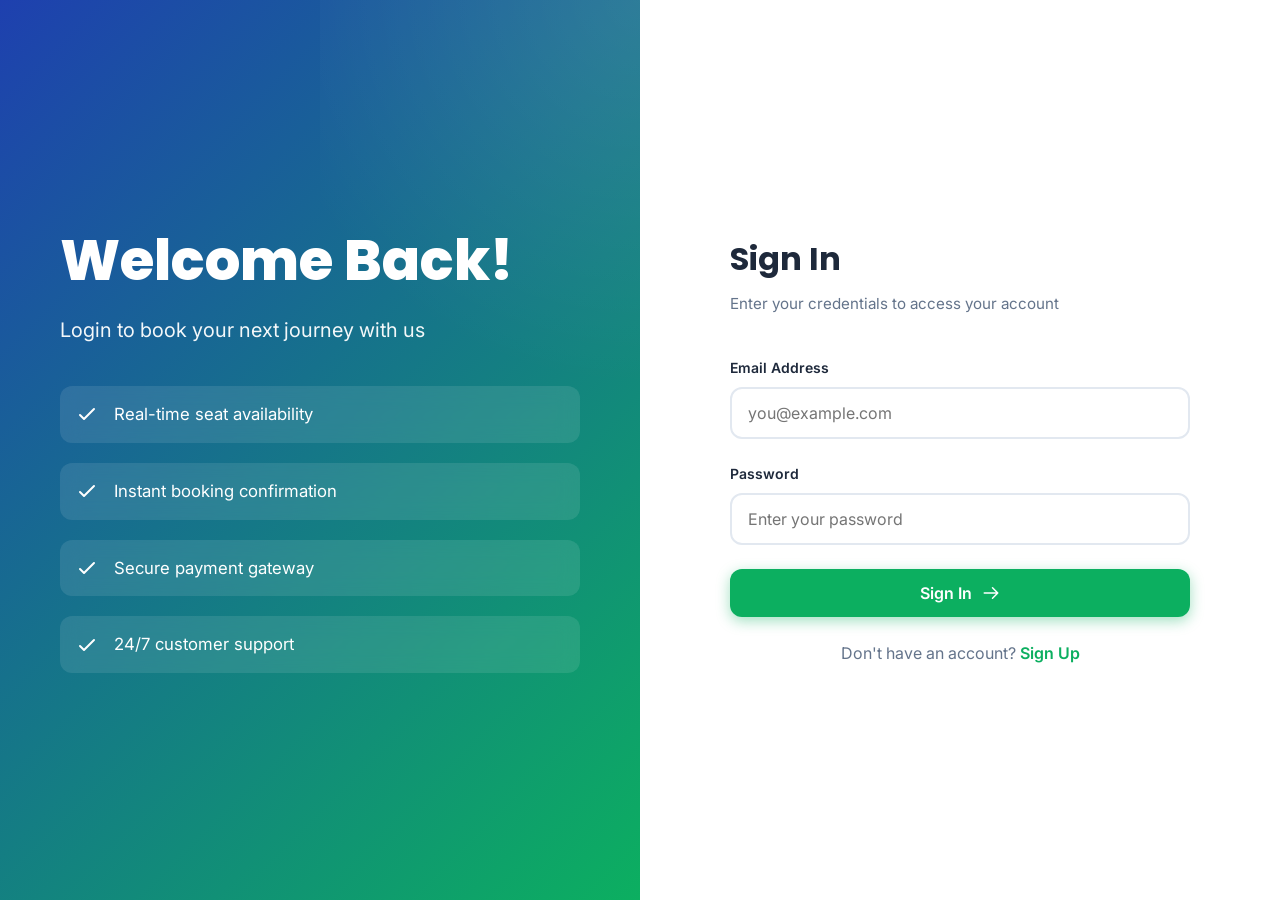
==== frontend-html/cancel.html @ e8b1e02e "✨ Complete Professional UI - All Pages Added 🎨 Added All User Pages: - Home page with bus search for" ====
<!DOCTYPE html>
<html lang="en">
<head>
    <meta charset="UTF-8">
    <meta name="viewport" content="width=device-width, initial-scale=1.0">
    <title>Cancel Ticket - Bus Yatra</title>
    <link rel="stylesheet" href="css/style.css">
    <style>
        .cancel-container { padding: 24px 16px 100px; max-width: 600px; margin: 0 auto; }
        .page-header { margin-bottom: 24px; }
        .page-header h1 { font-size: 1.75rem; font-weight: 700; color: var(--text-dark); }
        .cancel-card { background: white; border-radius: 16px; padding: 24px; box-shadow: var(--shadow-sm); margin-bottom: 24px; }
        .policy-card { background: linear-gradient(135deg, rgba(239, 68, 68, 0.05), rgba(251, 191, 36, 0.05)); border-radius: 16px; padding: 20px; margin-top: 24px; border: 1px solid rgba(239, 68, 68, 0.1); }
        .policy-title { font-size: 1.1rem; font-weight: 700; color: var(--text-dark); margin-bottom: 16px; }
        .policy-list { list-style: none; padding: 0; }
        .policy-list li { padding: 8px 0; color: var(--text-gray); font-size: 0.95rem; padding-left: 24px; position: relative; }
        .policy-list li:before { content: "•"; position: absolute; left: 0; color: #EF4444; font-size: 1.5rem; line-height: 1; }
        .btn-danger { background: #EF4444; color: white; }
        .btn-danger:hover { background: #DC2626; }
        .bottom-nav { position: fixed; bottom: 0; left: 0; right: 0; background: white; border-top: 1px solid var(--border); display: flex; justify-content: space-around; padding: 12px 0; z-index: 100; box-shadow: 0 -2px 10px rgba(0,0,0,0.05); }
        .nav-btn { display: flex; flex-direction: column; align-items: center; gap: 4px; color: var(--text-gray); text-decoration: none; padding: 8px 16px; border-radius: 12px; transition: all 0.3s; }
        .nav-btn.active { color: var(--primary-green); background: rgba(12, 175, 96, 0.1); }
        .nav-icon-svg { width: 24px; height: 24px; }
        .nav-label { font-size: 0.75rem; font-weight: 600; }
    </style>
</head>
<body>
    <div class="cancel-container">
        <div class="page-header">
            <h1>Cancel Ticket</h1>
            <p style="color: var(--text-gray); margin-top: 4px;">Cancel your bus booking</p>
        </div>

        <div class="cancel-card">
            <form id="cancelForm">
                <div class="form-group">
                    <label class="form-label">Booking ID</label>
                    <input type="text" id="bookingId" class="form-input" placeholder="Enter your booking ID" required data-testid="cancel-booking-id">
                </div>

                <div class="form-group">
                    <label class="form-label">Reason for Cancellation (Optional)</label>
                    <textarea id="reason" class="form-input" rows="4" placeholder="Tell us why you're cancelling..." style="resize: vertical;"></textarea>
                </div>

                <div class="policy-card">
                    <h3 class="policy-title">📋 Cancellation Policy</h3>
                    <ul class="policy-list">
                        <li>More than 7 days before travel: <strong>90% refund</strong></li>
                        <li>3-7 days before travel: <strong>75% refund</strong></li>
                        <li>1-2 days before travel: <strong>50% refund</strong></li>
                        <li>Same day cancellation: <strong>25% refund</strong></li>
                        <li>After travel date: <strong>No refund</strong></li>
                    </ul>
                </div>

                <button type="submit" class="btn btn-primary btn-danger" style="margin-top: 24px;" data-testid="cancel-submit-btn">
                    <span>Cancel Ticket</span>
                </button>
            </form>
        </div>
    </div>

    <nav class="bottom-nav">
        <a href="home.html" class="nav-btn">
            <svg class="nav-icon-svg" fill="none" stroke="currentColor" viewBox="0 0 24 24">
                <path stroke-linecap="round" stroke-linejoin="round" stroke-width="2" d="M3 12l2-2m0 0l7-7 7 7M5 10v10a1 1 0 001 1h3m10-11l2 2m-2-2v10a1 1 0 01-1 1h-3m-6 0a1 1 0 001-1v-4a1 1 0 011-1h2a1 1 0 011 1v4a1 1 0 001 1m-6 0h6"></path>
            </svg>
            <span class="nav-label">Home</span>
        </a>
        <a href="tickets.html" class="nav-btn">
            <svg class="nav-icon-svg" fill="none" stroke="currentColor" viewBox="0 0 24 24">
                <path stroke-linecap="round" stroke-linejoin="round" stroke-width="2" d="M15 5v2m0 4v2m0 4v2M5 5a2 2 0 00-2 2v3a2 2 0 110 4v3a2 2 0 002 2h14a2 2 0 002-2v-3a2 2 0 110-4V7a2 2 0 00-2-2H5z"></path>
            </svg>
            <span class="nav-label">My Tickets</span>
        </a>
        <a href="cancel.html" class="nav-btn active">
            <svg class="nav-icon-svg" fill="none" stroke="currentColor" viewBox="0 0 24 24">
                <path stroke-linecap="round" stroke-linejoin="round" stroke-width="2" d="M6 18L18 6M6 6l12 12"></path>
            </svg>
            <span class="nav-label">Cancel</span>
        </a>
        <a href="profile.html" class="nav-btn">
            <svg class="nav-icon-svg" fill="none" stroke="currentColor" viewBox="0 0 24 24">
                <path stroke-linecap="round" stroke-linejoin="round" stroke-width="2" d="M16 7a4 4 0 11-8 0 4 4 0 018 0zM12 14a7 7 0 00-7 7h14a7 7 0 00-7-7z"></path>
            </svg>
            <span class="nav-label">Profile</span>
        </a>
    </nav>

    <div id="toast" class="toast"></div>
    <script src="js/cancel.js"></script>
</body>
</html>
---- frontend-html/css/style.css ----
/* Bus Yatra - Professional Blinkit-Style UI */
/* Color Scheme: Blue-Green-White with 3D Effects */

@import url('https://fonts.googleapis.com/css2?family=Inter:wght@300;400;500;600;700;800;900&family=Poppins:wght@400;500;600;700&display=swap');

* {
    margin: 0;
    padding: 0;
    box-sizing: border-box;
}

:root {
    --primary-green: #0CAF60;
    --primary-blue: #1E40AF;
    --secondary-blue: #3B82F6;
    --white: #FFFFFF;
    --bg-light: #F8FAFC;
    --text-dark: #1E293B;
    --text-gray: #64748B;
    --border: #E2E8F0;
    --shadow-sm: 0 1px 3px 0 rgba(0, 0, 0, 0.1);
    --shadow-md: 0 4px 6px -1px rgba(0, 0, 0, 0.1);
    --shadow-lg: 0 10px 15px -3px rgba(0, 0, 0, 0.1);
    --shadow-3d: 0 20px 25px -5px rgba(0, 0, 0, 0.1), 0 10px 10px -5px rgba(0, 0, 0, 0.04);
}

body {
    font-family: 'Inter', -apple-system, BlinkMacSystemFont, 'Segoe UI', sans-serif;
    background: var(--bg-light);
    color: var(--text-dark);
    line-height: 1.6;
    overflow-x: hidden;
}

/* Splash Screen - 3D Animated */
.splash-container {
    position: fixed;
    top: 0;
    left: 0;
    width: 100vw;
    height: 100vh;
    background: linear-gradient(135deg, var(--primary-blue) 0%, var(--secondary-blue) 50%, var(--primary-green) 100%);
    display: flex;
    align-items: center;
    justify-content: center;
    z-index: 9999;
    transition: opacity 0.6s ease;
}

.splash-content {
    text-align: center;
    transform: perspective(1000px);
}

.logo-3d {
    width: 120px;
    height: 120px;
    margin: 0 auto 30px;
    position: relative;
    transform-style: preserve-3d;
    animation: rotate3d 3s ease-in-out infinite;
}

@keyframes rotate3d {
    0%, 100% { transform: rotateY(0deg) rotateX(0deg); }
    25% { transform: rotateY(180deg) rotateX(10deg); }
    50% { transform: rotateY(180deg) rotateX(-10deg); }
    75% { transform: rotateY(360deg) rotateX(10deg); }
}

.bus-3d-icon {
    width: 100%;
    height: 100%;
    filter: drop-shadow(0 10px 20px rgba(0, 0, 0, 0.3));
}

.brand-text {
    font-family: 'Poppins', sans-serif;
    font-size: 3.5rem;
    font-weight: 800;
    color: white;
    margin-bottom: 10px;
    letter-spacing: -1px;
    animation: fadeInUp 0.8s ease;
}

.brand-tagline {
    font-size: 1.1rem;
    color: rgba(255, 255, 255, 0.9);
    font-weight: 400;
    animation: fadeInUp 1s ease;
}

@keyframes fadeInUp {
    from {
        opacity: 0;
        transform: translateY(30px);
    }
    to {
        opacity: 1;
        transform: translateY(0);
    }
}

.loading-dots {
    display: flex;
    gap: 8px;
    justify-content: center;
    margin-top: 30px;
}

.dot {
    width: 10px;
    height: 10px;
    background: white;
    border-radius: 50%;
    animation: bounce 1.4s infinite ease-in-out;
}

.dot:nth-child(1) { animation-delay: -0.32s; }
.dot:nth-child(2) { animation-delay: -0.16s; }

@keyframes bounce {
    0%, 80%, 100% { transform: scale(0); opacity: 0.5; }
    40% { transform: scale(1); opacity: 1; }
}

/* Auth Pages - Split Layout */
.auth-wrapper {
    min-height: 100vh;
    display: grid;
    grid-template-columns: 1fr 1fr;
    background: white;
}

.auth-hero {
    background: linear-gradient(135deg, var(--primary-blue), var(--primary-green));
    padding: 60px;
    display: flex;
    flex-direction: column;
    justify-content: center;
    position: relative;
    overflow: hidden;
}

.auth-hero::before {
    content: '';
    position: absolute;
    top: -50%;
    right: -50%;
    width: 100%;
    height: 100%;
    background: radial-gradient(circle, rgba(255,255,255,0.1) 0%, transparent 70%);
    animation: float 20s infinite;
}

@keyframes float {
    0%, 100% { transform: translate(0, 0); }
    50% { transform: translate(-30px, -30px); }
}

.hero-content {
    position: relative;
    z-index: 1;
}

.hero-title {
    font-family: 'Poppins', sans-serif;
    font-size: 3.5rem;
    font-weight: 800;
    color: white;
    margin-bottom: 20px;
    line-height: 1.2;
}

.hero-subtitle {
    font-size: 1.25rem;
    color: rgba(255, 255, 255, 0.95);
    margin-bottom: 40px;
}

.hero-features {
    display: flex;
    flex-direction: column;
    gap: 20px;
}

.feature-item {
    display: flex;
    align-items: center;
    gap: 15px;
    color: white;
    font-size: 1.05rem;
    padding: 15px;
    background: rgba(255, 255, 255, 0.1);
    border-radius: 12px;
    backdrop-filter: blur(10px);
    transform: translateX(0);
    transition: all 0.3s ease;
}

.feature-item:hover {
    transform: translateX(10px);
    background: rgba(255, 255, 255, 0.15);
}

.feature-icon {
    width: 24px;
    height: 24px;
    flex-shrink: 0;
}

/* Auth Form Section */
.auth-form-section {
    padding: 60px;
    display: flex;
    align-items: center;
    justify-content: center;
}

.auth-box {
    width: 100%;
    max-width: 460px;
}

.auth-header {
    margin-bottom: 40px;
}

.auth-title {
    font-family: 'Poppins', sans-serif;
    font-size: 2rem;
    font-weight: 700;
    color: var(--text-dark);
    margin-bottom: 8px;
}

.auth-subtitle {
    color: var(--text-gray);
    font-size: 0.95rem;
}

/* Modern Form Styles */
.form-group {
    margin-bottom: 24px;
}

.form-label {
    display: block;
    font-size: 0.875rem;
    font-weight: 600;
    color: var(--text-dark);
    margin-bottom: 8px;
}

.form-input {
    width: 100%;
    padding: 14px 16px;
    border: 2px solid var(--border);
    border-radius: 12px;
    font-size: 1rem;
    font-family: inherit;
    transition: all 0.2s ease;
    background: white;
}

.form-input:focus {
    outline: none;
    border-color: var(--primary-green);
    box-shadow: 0 0 0 3px rgba(12, 175, 96, 0.1);
}

.form-select {
    width: 100%;
    padding: 14px 16px;
    border: 2px solid var(--border);
    border-radius: 12px;
    font-size: 1rem;
    font-family: inherit;
    background: white;
    cursor: pointer;
    transition: all 0.2s ease;
}

.form-select:focus {
    outline: none;
    border-color: var(--primary-green);
    box-shadow: 0 0 0 3px rgba(12, 175, 96, 0.1);
}

/* Button Styles */
.btn {
    padding: 14px 28px;
    border: none;
    border-radius: 12px;
    font-size: 1rem;
    font-weight: 600;
    cursor: pointer;
    transition: all 0.3s ease;
    display: inline-flex;
    align-items: center;
    justify-content: center;
    gap: 10px;
    font-family: inherit;
}

.btn-primary {
    background: var(--primary-green);
    color: white;
    width: 100%;
    box-shadow: 0 4px 14px 0 rgba(12, 175, 96, 0.39);
}

.btn-primary:hover {
    background: #0a9550;
    transform: translateY(-2px);
    box-shadow: 0 6px 20px 0 rgba(12, 175, 96, 0.5);
}

.btn-primary:active {
    transform: translateY(0);
}

.btn-icon {
    width: 18px;
    height: 18px;
}

/* Dashboard Layout */
.dashboard-container {
    display: flex;
    min-height: 100vh;
    background: var(--bg-light);
}

/* Sidebar */
.sidebar {
    width: 280px;
    background: white;
    border-right: 1px solid var(--border);
    padding: 24px 0;
    position: fixed;
    height: 100vh;
    overflow-y: auto;
    z-index: 100;
}

.sidebar-header {
    padding: 0 24px 24px;
    border-bottom: 1px solid var(--border);
}

.sidebar-brand {
    font-family: 'Poppins', sans-serif;
    font-size: 1.5rem;
    font-weight: 700;
    background: linear-gradient(135deg, var(--primary-blue), var(--primary-green));
    -webkit-background-clip: text;
    -webkit-text-fill-color: transparent;
    background-clip: text;
}

.sidebar-nav {
    padding: 24px 12px;
}

.nav-item {
    display: flex;
    align-items: center;
    gap: 12px;
    padding: 12px 16px;
    margin-bottom: 4px;
    border-radius: 10px;
    color: var(--text-gray);
    text-decoration: none;
    font-weight: 500;
    transition: all 0.2s ease;
}

.nav-item:hover {
    background: var(--bg-light);
    color: var(--text-dark);
}

.nav-item.active {
    background: linear-gradient(135deg, rgba(12, 175, 96, 0.1), rgba(59, 130, 246, 0.1));
    color: var(--primary-green);
    font-weight: 600;
}

.nav-icon {
    width: 20px;
    height: 20px;
}

/* Main Content */
.main-content {
    margin-left: 280px;
    flex: 1;
    padding: 24px;
}

.top-bar {
    background: white;
    border-radius: 16px;
    padding: 20px 24px;
    margin-bottom: 24px;
    display: flex;
    justify-content: space-between;
    align-items: center;
    box-shadow: var(--shadow-sm);
}

.page-title {
    font-family: 'Poppins', sans-serif;
    font-size: 1.75rem;
    font-weight: 700;
    color: var(--text-dark);
}

.user-info {
    display: flex;
    align-items: center;
    gap: 12px;
}

.user-avatar {
    width: 40px;
    height: 40px;
    border-radius: 50%;
    object-fit: cover;
}

/* Cards */
.card {
    background: white;
    border-radius: 16px;
    padding: 24px;
    box-shadow: var(--shadow-sm);
    transition: all 0.3s ease;
}

.card:hover {
    box-shadow: var(--shadow-md);
    transform: translateY(-2px);
}

.card-3d {
    position: relative;
    transform-style: preserve-3d;
    transition: transform 0.6s;
}

.card-3d:hover {
    transform: rotateY(5deg) rotateX(5deg);
    box-shadow: var(--shadow-3d);
}

/* Grid Layouts */
.grid-2 {
    display: grid;
    grid-template-columns: repeat(2, 1fr);
    gap: 24px;
}

.grid-3 {
    display: grid;
    grid-template-columns: repeat(3, 1fr);
    gap: 24px;
}

.grid-4 {
    display: grid;
    grid-template-columns: repeat(4, 1fr);
    gap: 20px;
}

/* Stats Card */
.stat-card {
    background: white;
    border-radius: 16px;
    padding: 24px;
    box-shadow: var(--shadow-sm);
    position: relative;
    overflow: hidden;
}

.stat-card::before {
    content: '';
    position: absolute;
    top: 0;
    right: 0;
    width: 100px;
    height: 100px;
    background: linear-gradient(135deg, var(--primary-green), var(--secondary-blue));
    opacity: 0.1;
    border-radius: 50%;
    transform: translate(30%, -30%);
}

.stat-value {
    font-size: 2.5rem;
    font-weight: 800;
    color: var(--text-dark);
    margin-bottom: 8px;
}

.stat-label {
    color: var(--text-gray);
    font-size: 0.95rem;
    font-weight: 500;
}

/* Notification Toast */
.toast {
    position: fixed;
    top: 24px;
    right: 24px;
    background: white;
    padding: 16px 20px;
    border-radius: 12px;
    box-shadow: var(--shadow-lg);
    display: none;
    align-items: center;
    gap: 12px;
    z-index: 1000;
    animation: slideInRight 0.3s ease;
    min-width: 300px;
}

.toast.show {
    display: flex;
}

.toast.success {
    border-left: 4px solid var(--primary-green);
}

.toast.error {
    border-left: 4px solid #EF4444;
}

@keyframes slideInRight {
    from {
        transform: translateX(400px);
        opacity: 0;
    }
    to {
        transform: translateX(0);
        opacity: 1;
    }
}

/* Responsive */
@media (max-width: 1024px) {
    .auth-wrapper {
        grid-template-columns: 1fr;
    }
    
    .auth-hero {
        display: none;
    }
    
    .sidebar {
        transform: translateX(-100%);
    }
    
    .main-content {
        margin-left: 0;
    }
    
    .grid-4 {
        grid-template-columns: repeat(2, 1fr);
    }
}

@media (max-width: 640px) {
    .grid-2, .grid-3, .grid-4 {
        grid-template-columns: 1fr;
    }
    
    .hero-title {
        font-size: 2.5rem;
    }
}

/* Loading State */
.loading {
    display: inline-block;
    width: 20px;
    height: 20px;
    border: 3px solid rgba(255, 255, 255, 0.3);
    border-radius: 50%;
    border-top-color: white;
    animation: spin 0.8s linear infinite;
}

@keyframes spin {
    to { transform: rotate(360deg); }
}

/* Modal */
.modal-overlay {
    position: fixed;
    top: 0;
    left: 0;
    width: 100%;
    height: 100%;
    background: rgba(0, 0, 0, 0.5);
    backdrop-filter: blur(4px);
    display: none;
    align-items: center;
    justify-content: center;
    z-index: 1000;
}

.modal-overlay.show {
    display: flex;
}

.modal {
    background: white;
    border-radius: 20px;
    padding: 32px;
    max-width: 500px;
    width: 90%;
    box-shadow: var(--shadow-3d);
    animation: scaleIn 0.3s ease;
}

@keyframes scaleIn {
    from {
        transform: scale(0.9);
        opacity: 0;
    }
    to {
        transform: scale(1);
        opacity: 1;
    }
}
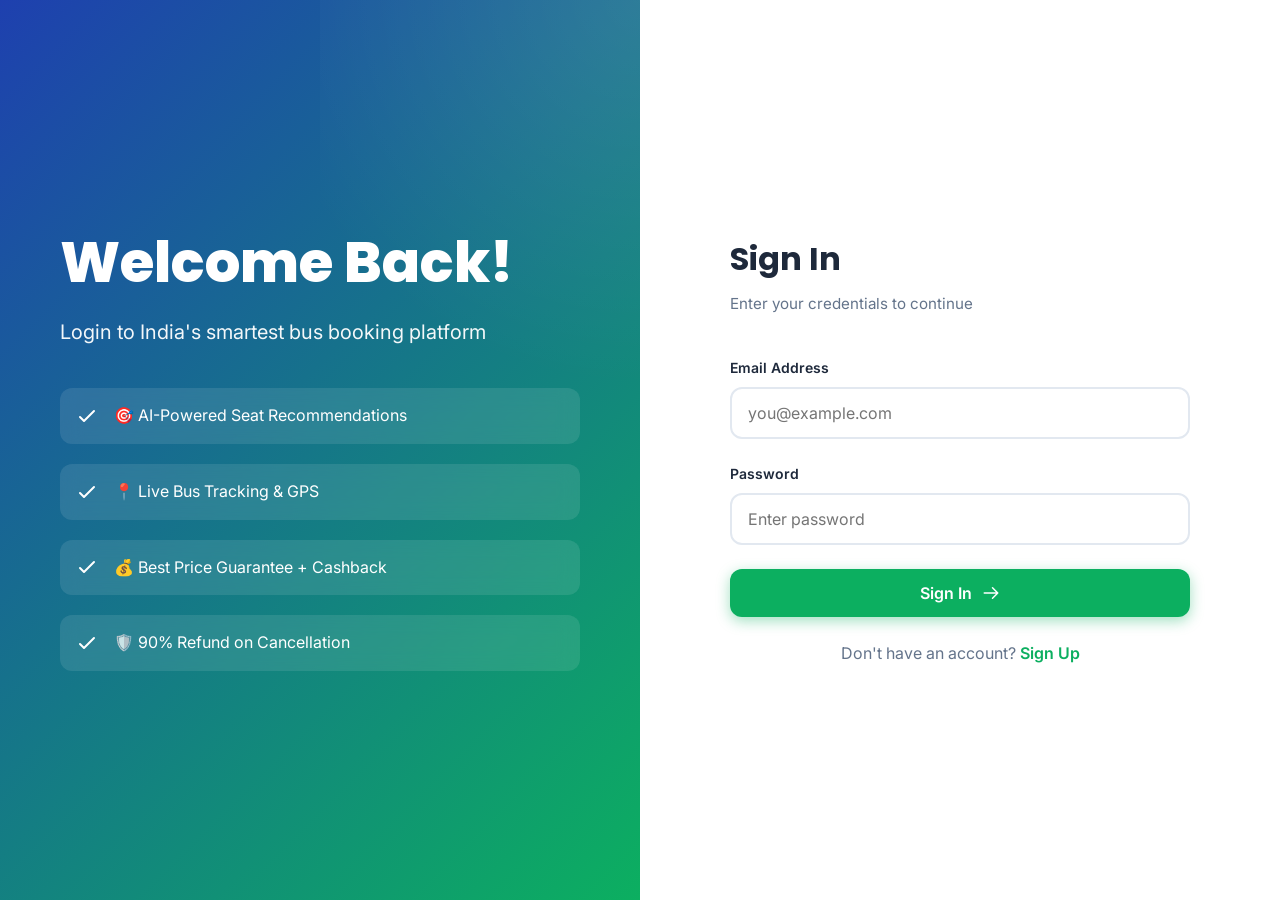
==== commit 98ae1983: "auto-commit for 3e5b7c71-7637-4afa-8d3e-77e02a7d8de1" ====
--- a/frontend-html/cancel.html
+++ b/frontend-html/cancel.html
@@ -6,89 +6,42 @@
     <title>Cancel Ticket - Bus Yatra</title>
     <link rel="stylesheet" href="css/style.css">
     <style>
-        .cancel-container { padding: 24px 16px 100px; max-width: 600px; margin: 0 auto; }
-        .page-header { margin-bottom: 24px; }
-        .page-header h1 { font-size: 1.75rem; font-weight: 700; color: var(--text-dark); }
-        .cancel-card { background: white; border-radius: 16px; padding: 24px; box-shadow: var(--shadow-sm); margin-bottom: 24px; }
-        .policy-card { background: linear-gradient(135deg, rgba(239, 68, 68, 0.05), rgba(251, 191, 36, 0.05)); border-radius: 16px; padding: 20px; margin-top: 24px; border: 1px solid rgba(239, 68, 68, 0.1); }
-        .policy-title { font-size: 1.1rem; font-weight: 700; color: var(--text-dark); margin-bottom: 16px; }
-        .policy-list { list-style: none; padding: 0; }
-        .policy-list li { padding: 8px 0; color: var(--text-gray); font-size: 0.95rem; padding-left: 24px; position: relative; }
-        .policy-list li:before { content: "•"; position: absolute; left: 0; color: #EF4444; font-size: 1.5rem; line-height: 1; }
-        .btn-danger { background: #EF4444; color: white; }
-        .btn-danger:hover { background: #DC2626; }
-        .bottom-nav { position: fixed; bottom: 0; left: 0; right: 0; background: white; border-top: 1px solid var(--border); display: flex; justify-content: space-around; padding: 12px 0; z-index: 100; box-shadow: 0 -2px 10px rgba(0,0,0,0.05); }
-        .nav-btn { display: flex; flex-direction: column; align-items: center; gap: 4px; color: var(--text-gray); text-decoration: none; padding: 8px 16px; border-radius: 12px; transition: all 0.3s; }
-        .nav-btn.active { color: var(--primary-green); background: rgba(12, 175, 96, 0.1); }
-        .nav-icon-svg { width: 24px; height: 24px; }
-        .nav-label { font-size: 0.75rem; font-weight: 600; }
+        .cancel-wrap{padding:24px 16px 100px;max-width:600px;margin:0 auto;}
+        .policy-box{background:linear-gradient(135deg,rgba(239,68,68,0.05),rgba(251,191,36,0.05));border-radius:16px;padding:20px;margin-top:24px;border:1px solid rgba(239,68,68,0.1);}
+        .policy-list{list-style:none;padding:0;}
+        .policy-list li{padding:8px 0;color:var(--text-gray);padding-left:24px;position:relative;}
+        .policy-list li:before{content:"•";position:absolute;left:0;color:#EF4444;font-size:1.5rem;}
     </style>
 </head>
 <body>
-    <div class="cancel-container">
-        <div class="page-header">
-            <h1>Cancel Ticket</h1>
-            <p style="color: var(--text-gray); margin-top: 4px;">Cancel your bus booking</p>
-        </div>
-
-        <div class="cancel-card">
+    <div class="cancel-wrap">
+        <h1 style="font-size:1.75rem;font-weight:700;margin-bottom:8px;">Cancel Ticket</h1>
+        <p style="color:var(--text-gray);margin-bottom:24px;">Cancel your bus booking</p>
+        <div class="card">
             <form id="cancelForm">
-                <div class="form-group">
-                    <label class="form-label">Booking ID</label>
-                    <input type="text" id="bookingId" class="form-input" placeholder="Enter your booking ID" required data-testid="cancel-booking-id">
-                </div>
-
-                <div class="form-group">
-                    <label class="form-label">Reason for Cancellation (Optional)</label>
-                    <textarea id="reason" class="form-input" rows="4" placeholder="Tell us why you're cancelling..." style="resize: vertical;"></textarea>
-                </div>
-
-                <div class="policy-card">
-                    <h3 class="policy-title">📋 Cancellation Policy</h3>
+                <div class="form-group"><label class="form-label">Booking ID</label><input type="text" id="bookingId" class="form-input" placeholder="Enter booking ID" required></div>
+                <div class="form-group"><label class="form-label">Reason (Optional)</label><textarea id="reason" class="form-input" rows="4" placeholder="Why cancelling?" style="resize:vertical;"></textarea></div>
+                <div class="policy-box">
+                    <h3 style="font-size:1.1rem;font-weight:700;margin-bottom:16px;">📋 Cancellation Policy</h3>
                     <ul class="policy-list">
-                        <li>More than 7 days before travel: <strong>90% refund</strong></li>
-                        <li>3-7 days before travel: <strong>75% refund</strong></li>
-                        <li>1-2 days before travel: <strong>50% refund</strong></li>
-                        <li>Same day cancellation: <strong>25% refund</strong></li>
-                        <li>After travel date: <strong>No refund</strong></li>
+                        <li>7+ days before: <strong>90% refund</strong></li>
+                        <li>3-7 days: <strong>75% refund</strong></li>
+                        <li>1-2 days: <strong>50% refund</strong></li>
+                        <li>Same day: <strong>25% refund</strong></li>
+                        <li>After travel: <strong>No refund</strong></li>
                     </ul>
                 </div>
-
-                <button type="submit" class="btn btn-primary btn-danger" style="margin-top: 24px;" data-testid="cancel-submit-btn">
-                    <span>Cancel Ticket</span>
-                </button>
+                <button type="submit" class="btn btn-primary" style="margin-top:24px;background:#EF4444;"><span>Cancel Ticket</span></button>
             </form>
         </div>
     </div>
-
     <nav class="bottom-nav">
-        <a href="home.html" class="nav-btn">
-            <svg class="nav-icon-svg" fill="none" stroke="currentColor" viewBox="0 0 24 24">
-                <path stroke-linecap="round" stroke-linejoin="round" stroke-width="2" d="M3 12l2-2m0 0l7-7 7 7M5 10v10a1 1 0 001 1h3m10-11l2 2m-2-2v10a1 1 0 01-1 1h-3m-6 0a1 1 0 001-1v-4a1 1 0 011-1h2a1 1 0 011 1v4a1 1 0 001 1m-6 0h6"></path>
-            </svg>
-            <span class="nav-label">Home</span>
-        </a>
-        <a href="tickets.html" class="nav-btn">
-            <svg class="nav-icon-svg" fill="none" stroke="currentColor" viewBox="0 0 24 24">
-                <path stroke-linecap="round" stroke-linejoin="round" stroke-width="2" d="M15 5v2m0 4v2m0 4v2M5 5a2 2 0 00-2 2v3a2 2 0 110 4v3a2 2 0 002 2h14a2 2 0 002-2v-3a2 2 0 110-4V7a2 2 0 00-2-2H5z"></path>
-            </svg>
-            <span class="nav-label">My Tickets</span>
-        </a>
-        <a href="cancel.html" class="nav-btn active">
-            <svg class="nav-icon-svg" fill="none" stroke="currentColor" viewBox="0 0 24 24">
-                <path stroke-linecap="round" stroke-linejoin="round" stroke-width="2" d="M6 18L18 6M6 6l12 12"></path>
-            </svg>
-            <span class="nav-label">Cancel</span>
-        </a>
-        <a href="profile.html" class="nav-btn">
-            <svg class="nav-icon-svg" fill="none" stroke="currentColor" viewBox="0 0 24 24">
-                <path stroke-linecap="round" stroke-linejoin="round" stroke-width="2" d="M16 7a4 4 0 11-8 0 4 4 0 018 0zM12 14a7 7 0 00-7 7h14a7 7 0 00-7-7z"></path>
-            </svg>
-            <span class="nav-label">Profile</span>
-        </a>
+        <a href="home.html" class="nav-btn"><svg class="nav-icon-svg" fill="none" stroke="currentColor" viewBox="0 0 24 24"><path stroke-linecap="round" stroke-linejoin="round" stroke-width="2" d="M3 12l2-2m0 0l7-7 7 7M5 10v10a1 1 0 001 1h3m10-11l2 2m-2-2v10a1 1 0 01-1 1h-3m-6 0a1 1 0 001-1v-4a1 1 0 011-1h2a1 1 0 011 1v4a1 1 0 001 1m-6 0h6"></path></svg><span class="nav-label">Home</span></a>
+        <a href="tickets.html" class="nav-btn"><svg class="nav-icon-svg" fill="none" stroke="currentColor" viewBox="0 0 24 24"><path stroke-linecap="round" stroke-linejoin="round" stroke-width="2" d="M15 5v2m0 4v2m0 4v2M5 5a2 2 0 00-2 2v3a2 2 0 110 4v3a2 2 0 002 2h14a2 2 0 002-2v-3a2 2 0 110-4V7a2 2 0 00-2-2H5z"></path></svg><span class="nav-label">Tickets</span></a>
+        <a href="cancel.html" class="nav-btn active"><svg class="nav-icon-svg" fill="none" stroke="currentColor" viewBox="0 0 24 24"><path stroke-linecap="round" stroke-linejoin="round" stroke-width="2" d="M6 18L18 6M6 6l12 12"></path></svg><span class="nav-label">Cancel</span></a>
+        <a href="profile.html" class="nav-btn"><svg class="nav-icon-svg" fill="none" stroke="currentColor" viewBox="0 0 24 24"><path stroke-linecap="round" stroke-linejoin="round" stroke-width="2" d="M16 7a4 4 0 11-8 0 4 4 0 018 0zM12 14a7 7 0 00-7 7h14a7 7 0 00-7-7z"></path></svg><span class="nav-label">Profile</span></a>
     </nav>
-
     <div id="toast" class="toast"></div>
     <script src="js/cancel.js"></script>
 </body>
-</html>+</html>
--- a/frontend-html/css/style.css
+++ b/frontend-html/css/style.css
@@ -1,13 +1,7 @@
-/* Bus Yatra - Professional Blinkit-Style UI */
-/* Color Scheme: Blue-Green-White with 3D Effects */
-
-@import url('https://fonts.googleapis.com/css2?family=Inter:wght@300;400;500;600;700;800;900&family=Poppins:wght@400;500;600;700&display=swap');
-
-* {
-    margin: 0;
-    padding: 0;
-    box-sizing: border-box;
-}
+/* Bus Yatra - Complete Professional CSS */
+@import url('https://fonts.googleapis.com/css2?family=Inter:wght@300;400;500;600;700;800;900&family=Poppins:wght@400;500;600;700;800&display=swap');
+
+* { margin: 0; padding: 0; box-sizing: border-box; }
 
 :root {
     --primary-green: #0CAF60;
@@ -18,60 +12,46 @@
     --text-dark: #1E293B;
     --text-gray: #64748B;
     --border: #E2E8F0;
-    --shadow-sm: 0 1px 3px 0 rgba(0, 0, 0, 0.1);
-    --shadow-md: 0 4px 6px -1px rgba(0, 0, 0, 0.1);
-    --shadow-lg: 0 10px 15px -3px rgba(0, 0, 0, 0.1);
-    --shadow-3d: 0 20px 25px -5px rgba(0, 0, 0, 0.1), 0 10px 10px -5px rgba(0, 0, 0, 0.04);
+    --success: #10B981;
+    --warning: #F59E0B;
+    --danger: #EF4444;
+    --shadow-sm: 0 1px 3px 0 rgba(0,0,0,0.1);
+    --shadow-md: 0 4px 6px -1px rgba(0,0,0,0.1);
+    --shadow-lg: 0 10px 15px -3px rgba(0,0,0,0.1);
+    --shadow-3d: 0 20px 25px -5px rgba(0,0,0,0.1);
 }
 
 body {
-    font-family: 'Inter', -apple-system, BlinkMacSystemFont, 'Segoe UI', sans-serif;
+    font-family: 'Inter', -apple-system, sans-serif;
     background: var(--bg-light);
     color: var(--text-dark);
     line-height: 1.6;
-    overflow-x: hidden;
-}
-
-/* Splash Screen - 3D Animated */
-.splash-container {
+}
+
+/* Splash Screen */
+.splash-screen {
     position: fixed;
-    top: 0;
-    left: 0;
-    width: 100vw;
-    height: 100vh;
-    background: linear-gradient(135deg, var(--primary-blue) 0%, var(--secondary-blue) 50%, var(--primary-green) 100%);
+    inset: 0;
+    background: linear-gradient(135deg, var(--primary-blue), var(--secondary-blue), var(--primary-green));
     display: flex;
     align-items: center;
     justify-content: center;
     z-index: 9999;
-    transition: opacity 0.6s ease;
-}
-
-.splash-content {
-    text-align: center;
-    transform: perspective(1000px);
-}
+    transition: opacity 0.6s;
+}
+
+.splash-content { text-align: center; }
 
 .logo-3d {
     width: 120px;
     height: 120px;
     margin: 0 auto 30px;
-    position: relative;
-    transform-style: preserve-3d;
     animation: rotate3d 3s ease-in-out infinite;
 }
 
 @keyframes rotate3d {
-    0%, 100% { transform: rotateY(0deg) rotateX(0deg); }
-    25% { transform: rotateY(180deg) rotateX(10deg); }
-    50% { transform: rotateY(180deg) rotateX(-10deg); }
-    75% { transform: rotateY(360deg) rotateX(10deg); }
-}
-
-.bus-3d-icon {
-    width: 100%;
-    height: 100%;
-    filter: drop-shadow(0 10px 20px rgba(0, 0, 0, 0.3));
+    0%, 100% { transform: rotateY(0deg); }
+    50% { transform: rotateY(180deg); }
 }
 
 .brand-text {
@@ -79,27 +59,13 @@
     font-size: 3.5rem;
     font-weight: 800;
     color: white;
+    letter-spacing: -1px;
     margin-bottom: 10px;
-    letter-spacing: -1px;
-    animation: fadeInUp 0.8s ease;
 }
 
 .brand-tagline {
     font-size: 1.1rem;
-    color: rgba(255, 255, 255, 0.9);
-    font-weight: 400;
-    animation: fadeInUp 1s ease;
-}
-
-@keyframes fadeInUp {
-    from {
-        opacity: 0;
-        transform: translateY(30px);
-    }
-    to {
-        opacity: 1;
-        transform: translateY(0);
-    }
+    color: rgba(255,255,255,0.9);
 }
 
 .loading-dots {
@@ -114,18 +80,18 @@
     height: 10px;
     background: white;
     border-radius: 50%;
-    animation: bounce 1.4s infinite ease-in-out;
+    animation: bounce 1.4s infinite;
 }
 
 .dot:nth-child(1) { animation-delay: -0.32s; }
 .dot:nth-child(2) { animation-delay: -0.16s; }
 
 @keyframes bounce {
-    0%, 80%, 100% { transform: scale(0); opacity: 0.5; }
-    40% { transform: scale(1); opacity: 1; }
-}
-
-/* Auth Pages - Split Layout */
+    0%, 80%, 100% { transform: scale(0); }
+    40% { transform: scale(1); }
+}
+
+/* Auth Pages */
 .auth-wrapper {
     min-height: 100vh;
     display: grid;
@@ -159,10 +125,7 @@
     50% { transform: translate(-30px, -30px); }
 }
 
-.hero-content {
-    position: relative;
-    z-index: 1;
-}
+.hero-content { position: relative; z-index: 1; }
 
 .hero-title {
     font-family: 'Poppins', sans-serif;
@@ -175,7 +138,7 @@
 
 .hero-subtitle {
     font-size: 1.25rem;
-    color: rgba(255, 255, 255, 0.95);
+    color: rgba(255,255,255,0.95);
     margin-bottom: 40px;
 }
 
@@ -190,27 +153,23 @@
     align-items: center;
     gap: 15px;
     color: white;
-    font-size: 1.05rem;
     padding: 15px;
-    background: rgba(255, 255, 255, 0.1);
+    background: rgba(255,255,255,0.1);
     border-radius: 12px;
     backdrop-filter: blur(10px);
-    transform: translateX(0);
-    transition: all 0.3s ease;
+    transition: all 0.3s;
 }
 
 .feature-item:hover {
     transform: translateX(10px);
-    background: rgba(255, 255, 255, 0.15);
+    background: rgba(255,255,255,0.15);
 }
 
 .feature-icon {
     width: 24px;
     height: 24px;
-    flex-shrink: 0;
-}
-
-/* Auth Form Section */
+}
+
 .auth-form-section {
     padding: 60px;
     display: flex;
@@ -218,20 +177,14 @@
     justify-content: center;
 }
 
-.auth-box {
-    width: 100%;
-    max-width: 460px;
-}
-
-.auth-header {
-    margin-bottom: 40px;
-}
+.auth-box { width: 100%; max-width: 460px; }
+
+.auth-header { margin-bottom: 40px; }
 
 .auth-title {
     font-family: 'Poppins', sans-serif;
     font-size: 2rem;
     font-weight: 700;
-    color: var(--text-dark);
     margin-bottom: 8px;
 }
 
@@ -240,55 +193,34 @@
     font-size: 0.95rem;
 }
 
-/* Modern Form Styles */
-.form-group {
-    margin-bottom: 24px;
-}
+/* Forms */
+.form-group { margin-bottom: 24px; }
 
 .form-label {
     display: block;
     font-size: 0.875rem;
     font-weight: 600;
-    color: var(--text-dark);
     margin-bottom: 8px;
 }
 
-.form-input {
+.form-input, .form-select {
     width: 100%;
     padding: 14px 16px;
     border: 2px solid var(--border);
     border-radius: 12px;
     font-size: 1rem;
     font-family: inherit;
-    transition: all 0.2s ease;
-    background: white;
-}
-
-.form-input:focus {
+    transition: all 0.2s;
+    background: white;
+}
+
+.form-input:focus, .form-select:focus {
     outline: none;
     border-color: var(--primary-green);
-    box-shadow: 0 0 0 3px rgba(12, 175, 96, 0.1);
-}
-
-.form-select {
-    width: 100%;
-    padding: 14px 16px;
-    border: 2px solid var(--border);
-    border-radius: 12px;
-    font-size: 1rem;
-    font-family: inherit;
-    background: white;
-    cursor: pointer;
-    transition: all 0.2s ease;
-}
-
-.form-select:focus {
-    outline: none;
-    border-color: var(--primary-green);
-    box-shadow: 0 0 0 3px rgba(12, 175, 96, 0.1);
-}
-
-/* Button Styles */
+    box-shadow: 0 0 0 3px rgba(12,175,96,0.1);
+}
+
+/* Buttons */
 .btn {
     padding: 14px 28px;
     border: none;
@@ -296,7 +228,7 @@
     font-size: 1rem;
     font-weight: 600;
     cursor: pointer;
-    transition: all 0.3s ease;
+    transition: all 0.3s;
     display: inline-flex;
     align-items: center;
     justify-content: center;
@@ -308,17 +240,13 @@
     background: var(--primary-green);
     color: white;
     width: 100%;
-    box-shadow: 0 4px 14px 0 rgba(12, 175, 96, 0.39);
+    box-shadow: 0 4px 14px rgba(12,175,96,0.39);
 }
 
 .btn-primary:hover {
     background: #0a9550;
     transform: translateY(-2px);
-    box-shadow: 0 6px 20px 0 rgba(12, 175, 96, 0.5);
-}
-
-.btn-primary:active {
-    transform: translateY(0);
+    box-shadow: 0 6px 20px rgba(12,175,96,0.5);
 }
 
 .btn-icon {
@@ -326,14 +254,12 @@
     height: 18px;
 }
 
-/* Dashboard Layout */
-.dashboard-container {
+/* Dashboard */
+.dashboard-layout {
     display: flex;
     min-height: 100vh;
-    background: var(--bg-light);
-}
-
-/* Sidebar */
+}
+
 .sidebar {
     width: 280px;
     background: white;
@@ -342,7 +268,6 @@
     position: fixed;
     height: 100vh;
     overflow-y: auto;
-    z-index: 100;
 }
 
 .sidebar-header {
@@ -357,12 +282,9 @@
     background: linear-gradient(135deg, var(--primary-blue), var(--primary-green));
     -webkit-background-clip: text;
     -webkit-text-fill-color: transparent;
-    background-clip: text;
-}
-
-.sidebar-nav {
-    padding: 24px 12px;
-}
+}
+
+.sidebar-nav { padding: 24px 12px; }
 
 .nav-item {
     display: flex;
@@ -374,7 +296,7 @@
     color: var(--text-gray);
     text-decoration: none;
     font-weight: 500;
-    transition: all 0.2s ease;
+    transition: all 0.2s;
 }
 
 .nav-item:hover {
@@ -383,7 +305,7 @@
 }
 
 .nav-item.active {
-    background: linear-gradient(135deg, rgba(12, 175, 96, 0.1), rgba(59, 130, 246, 0.1));
+    background: linear-gradient(135deg, rgba(12,175,96,0.1), rgba(59,130,246,0.1));
     color: var(--primary-green);
     font-weight: 600;
 }
@@ -393,7 +315,6 @@
     height: 20px;
 }
 
-/* Main Content */
 .main-content {
     margin-left: 280px;
     flex: 1;
@@ -415,20 +336,6 @@
     font-family: 'Poppins', sans-serif;
     font-size: 1.75rem;
     font-weight: 700;
-    color: var(--text-dark);
-}
-
-.user-info {
-    display: flex;
-    align-items: center;
-    gap: 12px;
-}
-
-.user-avatar {
-    width: 40px;
-    height: 40px;
-    border-radius: 50%;
-    object-fit: cover;
 }
 
 /* Cards */
@@ -437,7 +344,7 @@
     border-radius: 16px;
     padding: 24px;
     box-shadow: var(--shadow-sm);
-    transition: all 0.3s ease;
+    transition: all 0.3s;
 }
 
 .card:hover {
@@ -448,34 +355,13 @@
 .card-3d {
     position: relative;
     transform-style: preserve-3d;
-    transition: transform 0.6s;
 }
 
 .card-3d:hover {
-    transform: rotateY(5deg) rotateX(5deg);
+    transform: rotateY(2deg) rotateX(2deg);
     box-shadow: var(--shadow-3d);
 }
 
-/* Grid Layouts */
-.grid-2 {
-    display: grid;
-    grid-template-columns: repeat(2, 1fr);
-    gap: 24px;
-}
-
-.grid-3 {
-    display: grid;
-    grid-template-columns: repeat(3, 1fr);
-    gap: 24px;
-}
-
-.grid-4 {
-    display: grid;
-    grid-template-columns: repeat(4, 1fr);
-    gap: 20px;
-}
-
-/* Stats Card */
 .stat-card {
     background: white;
     border-radius: 16px;
@@ -501,7 +387,6 @@
 .stat-value {
     font-size: 2.5rem;
     font-weight: 800;
-    color: var(--text-dark);
     margin-bottom: 8px;
 }
 
@@ -511,7 +396,12 @@
     font-weight: 500;
 }
 
-/* Notification Toast */
+/* Grid */
+.grid-2 { display: grid; grid-template-columns: repeat(2, 1fr); gap: 24px; }
+.grid-3 { display: grid; grid-template-columns: repeat(3, 1fr); gap: 24px; }
+.grid-4 { display: grid; grid-template-columns: repeat(4, 1fr); gap: 20px; }
+
+/* Toast */
 .toast {
     position: fixed;
     top: 24px;
@@ -524,89 +414,24 @@
     align-items: center;
     gap: 12px;
     z-index: 1000;
-    animation: slideInRight 0.3s ease;
+    animation: slideIn 0.3s;
     min-width: 300px;
 }
 
-.toast.show {
-    display: flex;
-}
-
-.toast.success {
-    border-left: 4px solid var(--primary-green);
-}
-
-.toast.error {
-    border-left: 4px solid #EF4444;
-}
-
-@keyframes slideInRight {
-    from {
-        transform: translateX(400px);
-        opacity: 0;
-    }
-    to {
-        transform: translateX(0);
-        opacity: 1;
-    }
-}
-
-/* Responsive */
-@media (max-width: 1024px) {
-    .auth-wrapper {
-        grid-template-columns: 1fr;
-    }
-    
-    .auth-hero {
-        display: none;
-    }
-    
-    .sidebar {
-        transform: translateX(-100%);
-    }
-    
-    .main-content {
-        margin-left: 0;
-    }
-    
-    .grid-4 {
-        grid-template-columns: repeat(2, 1fr);
-    }
-}
-
-@media (max-width: 640px) {
-    .grid-2, .grid-3, .grid-4 {
-        grid-template-columns: 1fr;
-    }
-    
-    .hero-title {
-        font-size: 2.5rem;
-    }
-}
-
-/* Loading State */
-.loading {
-    display: inline-block;
-    width: 20px;
-    height: 20px;
-    border: 3px solid rgba(255, 255, 255, 0.3);
-    border-radius: 50%;
-    border-top-color: white;
-    animation: spin 0.8s linear infinite;
-}
-
-@keyframes spin {
-    to { transform: rotate(360deg); }
+.toast.show { display: flex; }
+.toast.success { border-left: 4px solid var(--primary-green); }
+.toast.error { border-left: 4px solid var(--danger); }
+
+@keyframes slideIn {
+    from { transform: translateX(400px); opacity: 0; }
+    to { transform: translateX(0); opacity: 1; }
 }
 
 /* Modal */
 .modal-overlay {
     position: fixed;
-    top: 0;
-    left: 0;
-    width: 100%;
-    height: 100%;
-    background: rgba(0, 0, 0, 0.5);
+    inset: 0;
+    background: rgba(0,0,0,0.5);
     backdrop-filter: blur(4px);
     display: none;
     align-items: center;
@@ -614,9 +439,7 @@
     z-index: 1000;
 }
 
-.modal-overlay.show {
-    display: flex;
-}
+.modal-overlay.show { display: flex; }
 
 .modal {
     background: white;
@@ -625,16 +448,128 @@
     max-width: 500px;
     width: 90%;
     box-shadow: var(--shadow-3d);
-    animation: scaleIn 0.3s ease;
+    animation: scaleIn 0.3s;
 }
 
 @keyframes scaleIn {
-    from {
-        transform: scale(0.9);
-        opacity: 0;
-    }
-    to {
-        transform: scale(1);
-        opacity: 1;
-    }
-}+    from { transform: scale(0.9); opacity: 0; }
+    to { transform: scale(1); opacity: 1; }
+}
+
+/* Loading */
+.loading {
+    display: inline-block;
+    width: 20px;
+    height: 20px;
+    border: 3px solid rgba(255,255,255,0.3);
+    border-radius: 50%;
+    border-top-color: white;
+    animation: spin 0.8s linear infinite;
+}
+
+@keyframes spin { to { transform: rotate(360deg); } }
+
+/* Bottom Nav */
+.bottom-nav {
+    position: fixed;
+    bottom: 0;
+    left: 0;
+    right: 0;
+    background: white;
+    border-top: 1px solid var(--border);
+    display: flex;
+    justify-content: space-around;
+    padding: 12px 0;
+    z-index: 100;
+    box-shadow: 0 -2px 10px rgba(0,0,0,0.05);
+}
+
+.nav-btn {
+    display: flex;
+    flex-direction: column;
+    align-items: center;
+    gap: 4px;
+    color: var(--text-gray);
+    text-decoration: none;
+    padding: 8px 16px;
+    border-radius: 12px;
+    transition: all 0.3s;
+}
+
+.nav-btn.active {
+    color: var(--primary-green);
+    background: rgba(12,175,96,0.1);
+}
+
+.nav-icon-svg { width: 24px; height: 24px; }
+.nav-label { font-size: 0.75rem; font-weight: 600; }
+
+/* Seat Selection 3D */
+.seat-layout {
+    background: white;
+    border-radius: 20px;
+    padding: 32px;
+    box-shadow: var(--shadow-md);
+}
+
+.seat-grid {
+    display: grid;
+    grid-template-columns: repeat(4, 1fr);
+    gap: 16px;
+    margin: 24px 0;
+}
+
+.seat {
+    aspect-ratio: 1;
+    border: 2px solid var(--border);
+    border-radius: 12px;
+    display: flex;
+    align-items: center;
+    justify-content: center;
+    font-weight: 600;
+    cursor: pointer;
+    transition: all 0.3s;
+    position: relative;
+    transform-style: preserve-3d;
+}
+
+.seat.available {
+    background: white;
+    border-color: var(--primary-green);
+}
+
+.seat.available:hover {
+    background: rgba(12,175,96,0.1);
+    transform: translateY(-4px) scale(1.05);
+    box-shadow: 0 8px 16px rgba(12,175,96,0.3);
+}
+
+.seat.selected {
+    background: var(--primary-green);
+    color: white;
+    border-color: var(--primary-green);
+    transform: scale(1.1);
+    box-shadow: 0 4px 12px rgba(12,175,96,0.4);
+}
+
+.seat.booked {
+    background: var(--text-gray);
+    color: white;
+    cursor: not-allowed;
+    opacity: 0.5;
+}
+
+/* Responsive */
+@media (max-width: 1024px) {
+    .auth-wrapper { grid-template-columns: 1fr; }
+    .auth-hero { display: none; }
+    .sidebar { transform: translateX(-100%); }
+    .main-content { margin-left: 0; }
+    .grid-4 { grid-template-columns: repeat(2, 1fr); }
+}
+
+@media (max-width: 640px) {
+    .grid-2, .grid-3, .grid-4 { grid-template-columns: 1fr; }
+    .hero-title { font-size: 2.5rem; }
+    .brand-text { font-size: 2.5rem; }
+}
